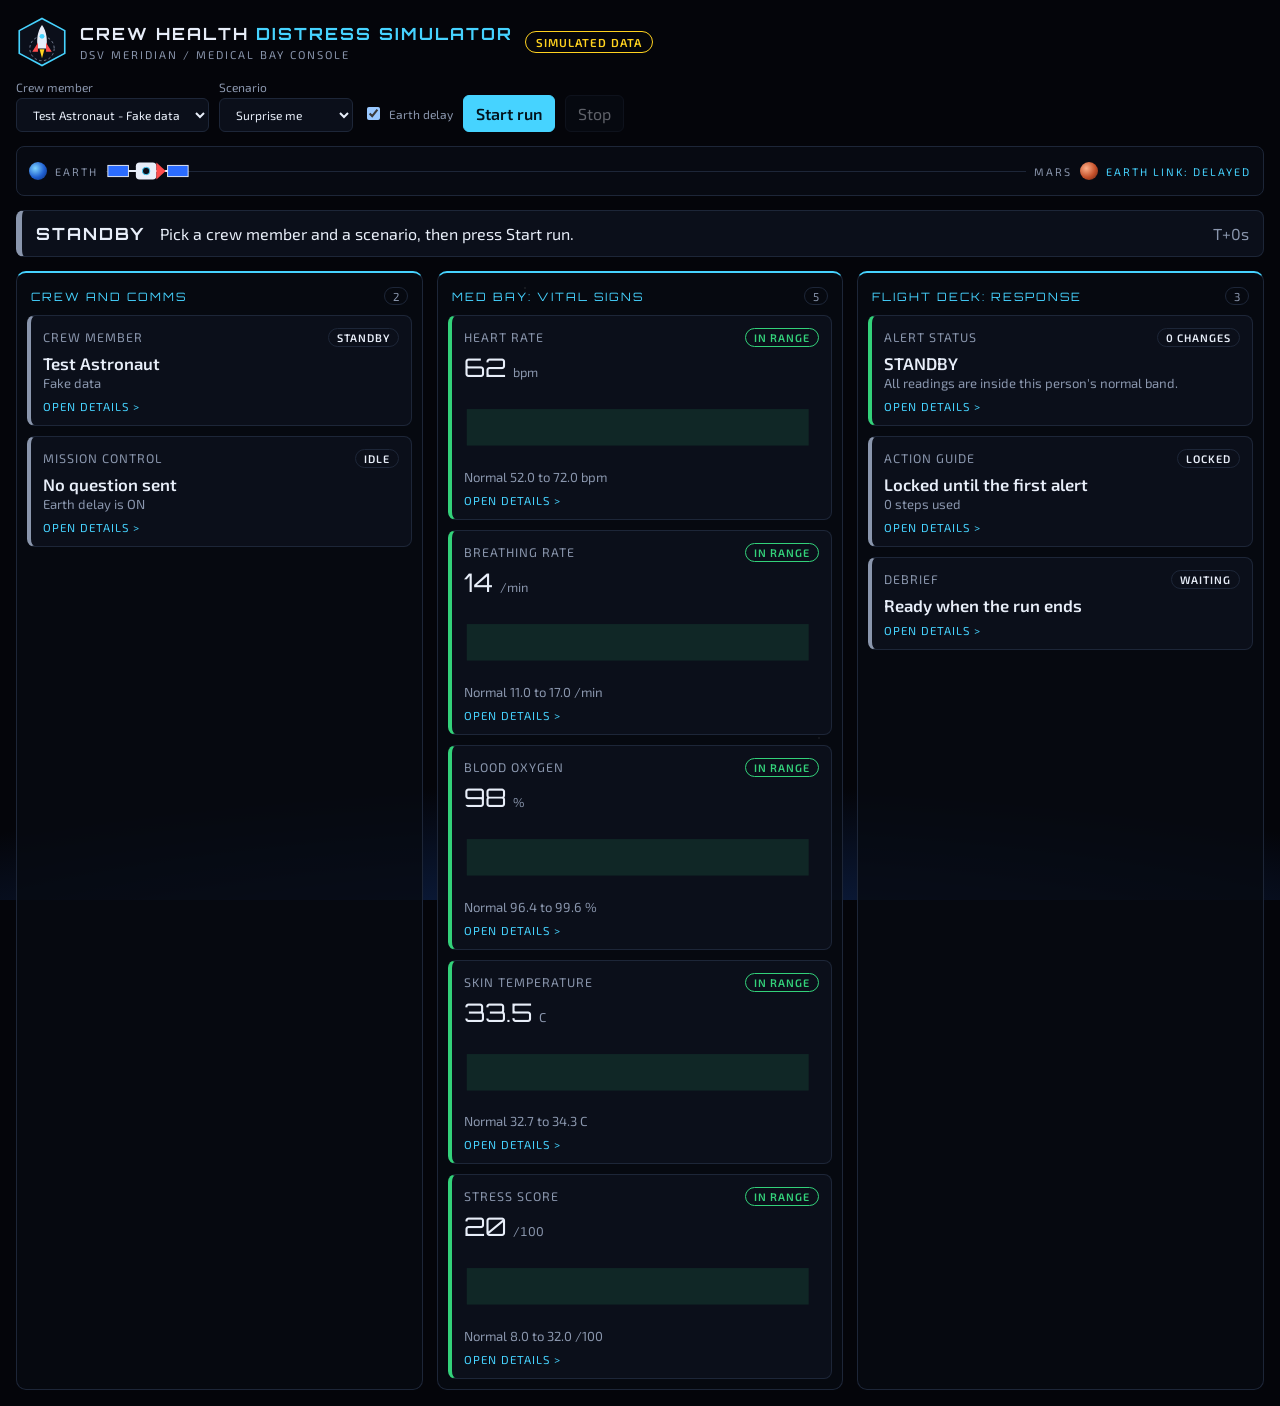
==== index.html @ 83691a5f "Interface: board, detail pages, charts and wiring Adds the front end: index.html frame, style.css th" ====
<!DOCTYPE html>
<html lang="en">
<head>
  <meta charset="utf-8">
  <meta name="viewport" content="width=device-width, initial-scale=1">
  <title>Crew Health Distress Simulator</title>
  <link rel="preconnect" href="https://fonts.googleapis.com">
  <link href="https://fonts.googleapis.com/css2?family=Orbitron:wght@600;800&display=swap" rel="stylesheet">
  <link href="https://fonts.googleapis.com/css2?family=Exo+2:wght@400;600&display=swap" rel="stylesheet">
  <link rel="stylesheet" href="style.css">
</head>
<body>
  <header class="top">
    <div class="brand">
      <!-- Our own mission patch: a rocket inside a hexagon. -->
      <svg class="emblem" viewBox="0 0 64 64" aria-hidden="true">
        <polygon points="32,3 60,18 60,46 32,61 4,46 4,18" fill="#0b0f1a" stroke="#46d3ff" stroke-width="2"/>
        <circle cx="32" cy="40" r="15" fill="none" stroke="#8a96ad" stroke-dasharray="3 3"/>
        <path d="M32 11 C38 19 39 30 37 40 H27 C25 30 26 19 32 11 Z" fill="#e8eef9"/>
        <path d="M27 33 L20 44 H27 Z M37 33 L44 44 H37 Z" fill="#ff4d4d"/>
        <circle cx="32" cy="25" r="3" fill="#46d3ff"/>
        <path d="M29 41 L32 52 L35 41 Z" fill="#ffd21f"/>
      </svg>
      <div>
        <h1>CREW HEALTH <span>DISTRESS SIMULATOR</span></h1>
        <div class="ship-name">DSV MERIDIAN / MEDICAL BAY CONSOLE</div>
      </div>
      <span class="sim-label">SIMULATED DATA</span>
    </div>
    <div class="controls">
      <label for="crewSelect">Crew member <select id="crewSelect"></select></label>
      <label for="scenarioSelect">Scenario <select id="scenarioSelect"></select></label>
      <label for="delayToggle" class="check">
        <input type="checkbox" id="delayToggle" checked> Earth delay
      </label>
      <button id="startBtn" class="primary">Start run</button>
      <button id="stopBtn" disabled>Stop</button>
    </div>
  </header>

  <!-- The flight path: our ship travelling from Earth to Mars. -->
  <div class="transit">
    <span class="planet earth"></span><span class="place">EARTH</span>
    <div class="lane">
      <svg class="ship" viewBox="0 0 90 30" aria-hidden="true">
        <rect x="2" y="9" width="22" height="12" fill="#2b6cff" stroke="#e8eef9"/>
        <rect x="66" y="9" width="22" height="12" fill="#2b6cff" stroke="#e8eef9"/>
        <line x1="24" y1="15" x2="66" y2="15" stroke="#e8eef9" stroke-width="2"/>
        <rect x="32" y="6" width="22" height="18" rx="4" fill="#e8eef9"/>
        <path d="M54 6 L64 15 L54 24 Z" fill="#ff4d4d"/>
        <circle cx="43" cy="15" r="4" fill="#0b0f1a" stroke="#46d3ff"/>
      </svg>
    </div>
    <span class="place">MARS</span><span class="planet mars"></span>
    <span id="linkLabel" class="link">EARTH LINK: DELAYED</span>
  </div>

  <!-- The alert banner stays on screen on every page. Clicking it opens the alert page. -->
  <a id="alertBanner" class="banner level-idle" href="#alert">
    <strong id="alertLevel">STANDBY</strong>
    <span id="alertDetail">Pick a crew member and a scenario, then press Start run.</span>
    <span id="clock" class="clock">T+0s</span>
  </a>

  <!-- ui.js draws the board and every detail page inside this one element. -->
  <main id="view"></main>

  <!-- Scripts load top to bottom. The order matters. -->
  <script src="fake-parts.js"></script>
  <script src="ui.js"></script>
</body>
</html>
---- style.css ----
/* style.css  (Kenya) */
:root {
  /* layout: mission bar and flight path on top, then a kanban board of cards;
     each card opens its own page */
  --bg: #04050a;        /* deep space black */
  --panel: #0b0f1a;     /* card and column surface */
  --line: #1d2638;      /* borders */
  --text: #e8eef9;      /* hull white */
  --muted: #8a96ad;
  --accent: #46d3ff;    /* hologram blue: links, chart lines, buttons */
  --ok: #33d17a;
  --watch: #ffd21f;
  --caution: #ff8a1f;
  --emergency: #ff4d4d;
  --display: 'Orbitron', 'Trebuchet MS', sans-serif;
  --body: 'Exo 2', system-ui, Arial, sans-serif;
  color-scheme: dark;
}
* { box-sizing: border-box; }
html { background: var(--bg); }
body {
  margin: 0; padding: 16px; min-height: 100%;
  font-family: var(--body); color: var(--text);
  background-color: var(--bg);
  /* stars, plus the glow of a planet below the page */
  background-image:
    radial-gradient(1px 1px at 12% 18%, #ffffff88 50%, transparent 51%),
    radial-gradient(1px 1px at 78% 9%, #ffffff66 50%, transparent 51%),
    radial-gradient(2px 2px at 41% 32%, #ffffff55 50%, transparent 51%),
    radial-gradient(1px 1px at 90% 54%, #ffffff66 50%, transparent 51%),
    radial-gradient(1px 1px at 23% 68%, #ffffff44 50%, transparent 51%),
    radial-gradient(2px 2px at 64% 82%, #ffffff44 50%, transparent 51%),
    radial-gradient(120% 40% at 50% 115%, #12306b 0%, transparent 70%);
  background-attachment: fixed;
}
a { color: inherit; text-decoration: none; }
h1, h2, h3, .col-title, .banner strong, .hero { font-family: var(--display); }
h1 { font-size: 1.05rem; margin: 0; letter-spacing: 2px; }
h1 span { color: var(--accent); }
h2 { font-size: 1.1rem; margin: 0 0 4px; letter-spacing: 1px; text-wrap: balance; }
h3 { font-size: 0.8rem; margin: 18px 0 8px; letter-spacing: 2px; color: var(--muted); }
p { max-width: 65ch; line-height: 1.5; }
:focus-visible { outline: 2px solid var(--accent); outline-offset: 2px; }

/* Mission bar */
.top {
  display: flex; flex-wrap: wrap; gap: 12px;
  justify-content: space-between; align-items: end;
}
.brand { display: flex; flex-wrap: wrap; gap: 12px; align-items: center; }
.emblem { width: 52px; height: 52px; flex: none; }
.ship-name { font-size: 0.7rem; letter-spacing: 2px; color: var(--muted); margin-top: 4px; }
.sim-label {
  border: 1px solid var(--watch); color: var(--watch); padding: 3px 10px;
  border-radius: 999px; font-size: 0.72rem; font-weight: 600; letter-spacing: 1px;
}
.controls { display: flex; flex-wrap: wrap; gap: 10px; align-items: end; }
.controls label {
  display: flex; flex-direction: column; gap: 4px;
  font-size: 0.75rem; color: var(--muted);
}
.controls label.check {
  flex-direction: row; align-items: center; gap: 6px; padding-bottom: 9px;
}
select, button {
  font: inherit; color: var(--text); padding: 8px 12px; border-radius: 6px;
  border: 1px solid var(--line); background: var(--panel);
}
button { cursor: pointer; }
button:hover:not(:disabled) { border-color: var(--accent); }
button:disabled { opacity: 0.4; cursor: default; }
button.primary {
  background: var(--accent); border-color: var(--accent); color: #03131c; font-weight: 600;
}

/* Flight path: Earth, the ship, Mars */
.transit {
  display: flex; flex-wrap: wrap; align-items: center; gap: 8px;
  margin-top: 14px; padding: 8px 12px;
  border: 1px solid var(--line); border-radius: 8px; background: #070a12;
  font-size: 0.68rem; letter-spacing: 2px; color: var(--muted);
}
.planet { width: 18px; height: 18px; border-radius: 50%; flex: none; }
.planet.earth { background: radial-gradient(circle at 35% 35%, #7fd4ff, #1f5fd1 55%, #0b2a6b); }
.planet.mars { background: radial-gradient(circle at 35% 35%, #ffb089, #c4502a 55%, #5e1f0f); }
.lane {
  flex: 1; min-width: 140px; height: 32px; position: relative;
  background: linear-gradient(var(--line), var(--line)) center / 100% 1px no-repeat;
}
.ship { position: absolute; top: 2px; left: 0; width: 84px; animation: cruise 40s linear infinite; }
@keyframes cruise { from { left: 0; } to { left: calc(100% - 84px); } }
.link { color: var(--accent); }
@media (prefers-reduced-motion: reduce) { .ship { animation: none; left: 45%; } }

/* Alert banner: the level is always written in words as well as colour */
.banner {
  display: flex; flex-wrap: wrap; gap: 6px 14px; align-items: center;
  margin-top: 14px; padding: 12px 14px; border-radius: 8px;
  border: 1px solid var(--line); border-left-width: 6px; background: var(--panel);
}
.banner strong { font-size: 1.05rem; letter-spacing: 2px; }
.banner .clock { margin-left: auto; color: var(--muted); font-variant-numeric: tabular-nums; }
.level-idle      { border-left-color: var(--muted); }
.level-normal    { border-left-color: var(--ok); }
.level-normal strong { color: var(--ok); }
.level-watch     { border-color: var(--watch); }
.level-watch strong { color: var(--watch); }
.level-caution   { border-color: var(--caution); }
.level-caution strong { color: var(--caution); }
.level-emergency { border-color: var(--emergency); background: #2a0b0d; }
.level-emergency strong { color: var(--emergency); }

/* The board: kanban columns of cards */
.board {
  display: grid; gap: 14px; margin-top: 14px;
  grid-template-columns: repeat(auto-fit, minmax(270px, 1fr));
}
.column {
  background: #070a12cc; border: 1px solid var(--line);
  border-top: 2px solid var(--accent); border-radius: 10px; padding: 10px;
}
.col-head {
  display: flex; justify-content: space-between; align-items: center; padding: 4px 4px 10px;
}
.col-title { font-size: 0.72rem; letter-spacing: 2px; color: var(--accent); }
.col-count {
  font-size: 0.72rem; color: var(--muted);
  border: 1px solid var(--line); border-radius: 999px; padding: 1px 8px;
}
.cards { display: flex; flex-direction: column; gap: 10px; }
.card {
  display: block; background: var(--panel); border: 1px solid var(--line);
  border-left: 4px solid var(--muted); border-radius: 8px; padding: 12px;
  transition: border-color 0.15s, transform 0.15s;
}
.card:hover { border-color: var(--accent); transform: translateY(-1px); }
.card.is-normal    { border-left-color: var(--ok); }
.card.is-watch     { border-left-color: var(--watch); }
.card.is-caution   { border-left-color: var(--caution); }
.card.is-emergency { border-left-color: var(--emergency); }
.card-top { display: flex; justify-content: space-between; gap: 8px; align-items: center; }
.card-title {
  font-size: 0.78rem; letter-spacing: 1px; color: var(--muted); text-transform: uppercase;
}
.card-main { font-size: 1.05rem; font-weight: 600; margin-top: 6px; }
.card-sub { font-size: 0.82rem; color: var(--muted); margin-top: 2px; }
.card-open { font-size: 0.72rem; color: var(--accent); margin-top: 8px; letter-spacing: 1px; }
.big {
  font-family: var(--display); font-size: 1.6rem; margin-top: 4px;
  font-variant-numeric: tabular-nums;
}
.big small { font-family: var(--body); font-size: 0.8rem; color: var(--muted); }
.chip {
  font-size: 0.68rem; font-weight: 600; letter-spacing: 1px; white-space: nowrap;
  padding: 2px 8px; border-radius: 999px; border: 1px solid var(--line);
}
.chip.is-normal    { color: var(--ok); border-color: var(--ok); }
.chip.is-watch     { color: var(--watch); border-color: var(--watch); }
.chip.is-caution   { color: var(--caution); border-color: var(--caution); }
.chip.is-emergency { color: #fff; background: var(--emergency); border-color: var(--emergency); }
.spark { margin-top: 6px; }
/* Charts never catch clicks, so a click always lands on the card itself. */
.spark svg, #pg-chart svg { display: block; width: 100%; height: auto; pointer-events: none; }
@media (prefers-reduced-motion: reduce) { .card { transition: none; } }

/* Detail pages */
.page {
  margin-top: 14px; background: var(--panel); border: 1px solid var(--line);
  border-top: 2px solid var(--accent); border-radius: 10px; padding: 16px;
}
.back {
  display: inline-block; color: var(--accent);
  font-size: 0.8rem; letter-spacing: 1px; margin-bottom: 12px;
}
.page-head {
  display: flex; flex-wrap: wrap; gap: 10px;
  justify-content: space-between; align-items: center;
}
.hero { font-size: 2.4rem; margin: 6px 0; font-variant-numeric: tabular-nums; }
.hero small { font-family: var(--body); font-size: 1rem; color: var(--muted); }
.hero.is-normal { color: var(--ok); }
.hero.is-watch { color: var(--watch); }
.hero.is-caution { color: var(--caution); }
.hero.is-emergency { color: var(--emergency); }
.facts {
  display: grid; gap: 10px; margin-top: 12px;
  grid-template-columns: repeat(auto-fit, minmax(150px, 1fr));
}
.fact { border: 1px solid var(--line); border-radius: 8px; padding: 10px; }
.fact span {
  display: block; font-size: 0.72rem; color: var(--muted);
  letter-spacing: 1px; text-transform: uppercase;
}
.fact b { font-size: 1.05rem; font-variant-numeric: tabular-nums; }
.table-wrap { overflow-x: auto; }
table {
  width: 100%; border-collapse: collapse; font-size: 0.9rem;
  font-variant-numeric: tabular-nums;
}
th, td { text-align: left; padding: 7px 8px; border-bottom: 1px solid var(--line); }
th {
  color: var(--muted); font-weight: 600; font-size: 0.75rem;
  letter-spacing: 1px; text-transform: uppercase;
}
td.off { color: var(--watch); font-weight: 600; }
tr.me td { color: var(--accent); }
.log { list-style: none; padding: 0; margin: 0; display: flex; flex-direction: column; gap: 6px; }
.log li { border-left: 3px solid var(--line); padding: 2px 10px; }
.steps { display: grid; gap: 8px; grid-template-columns: repeat(auto-fit, minmax(230px, 1fr)); }
.steps button { text-align: left; padding: 12px; }
.steps button.done { text-decoration: line-through; border-style: dashed; }
.locked {
  border: 1px dashed var(--line); border-radius: 8px; padding: 14px; color: var(--muted);
}
.outcome { font-family: var(--display); font-size: 1.2rem; }
.outcome.good { color: var(--ok); }
.outcome.bad { color: var(--emergency); }
.tag {
  padding: 2px 8px; border-radius: 999px; font-size: 0.7rem; font-weight: 600;
  border: 1px solid var(--line);
}
.tag.right { color: var(--ok); border-color: var(--ok); }
.tag.wrong { color: var(--emergency); border-color: var(--emergency); }
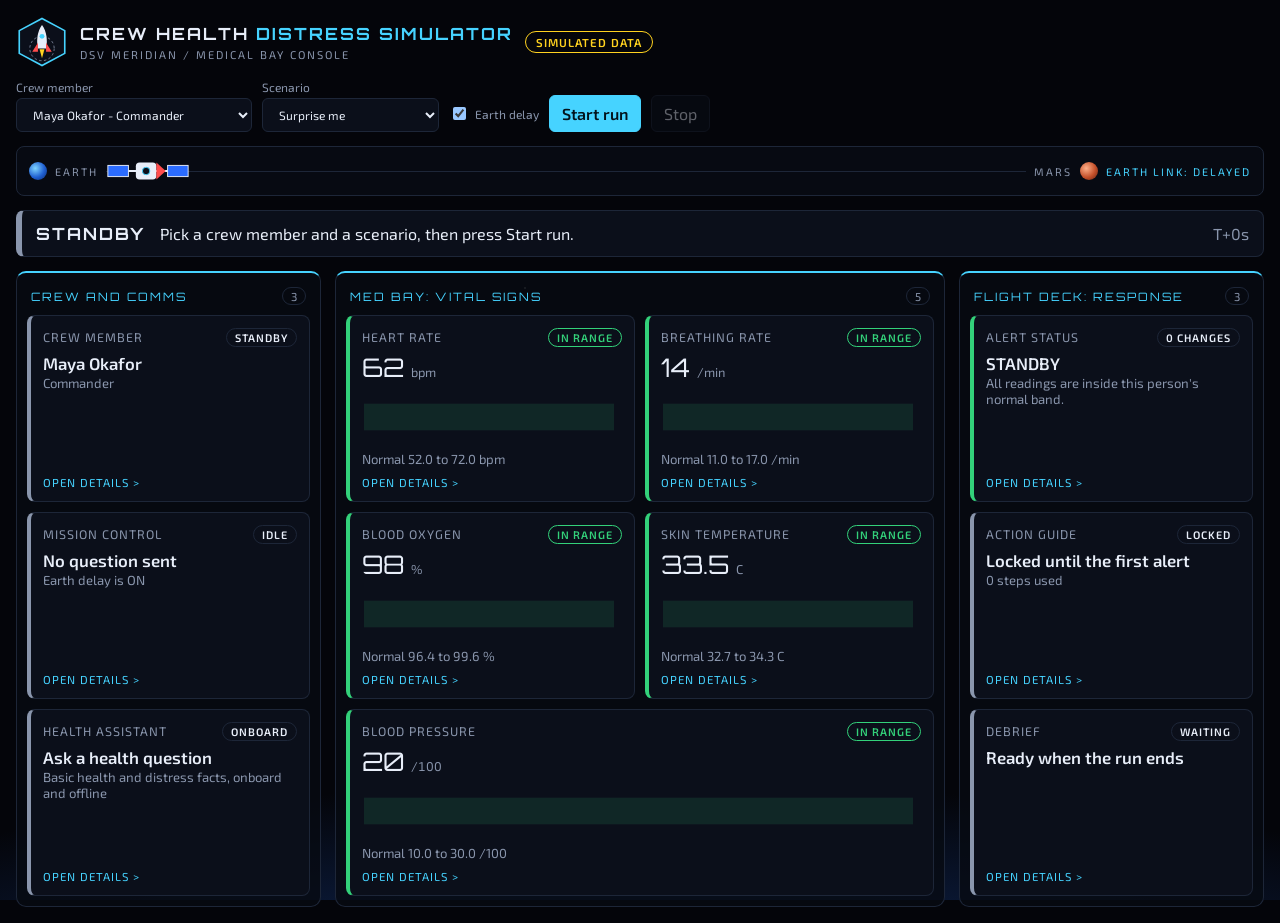
==== commit a82e7387: "Interface: health assistant, even columns, real scripts" ====
--- a/index.html
+++ b/index.html
@@ -66,7 +66,10 @@
   <main id="view"></main>
 
   <!-- Scripts load top to bottom. The order matters. -->
-  <script src="fake-parts.js"></script>
+  <script src="data.js"></script>
+  <script src="engine.js"></script>
+  <script src="detector.js"></script>
+  <script src="assistant.js"></script>
   <script src="ui.js"></script>
 </body>
 </html>
--- a/style.css
+++ b/style.css
@@ -128,6 +128,18 @@
   border: 1px solid var(--line); border-radius: 999px; padding: 1px 8px;
 }
 .cards { display: flex; flex-direction: column; gap: 10px; }
+
+/* Wide screens: the vital signs column is twice as wide and holds its cards
+   two across, so all three columns end at the same height. */
+@media (min-width: 1000px) {
+  .board { grid-template-columns: 1fr 2fr 1fr; }
+  .column { display: flex; flex-direction: column; }
+  .column .cards { flex: 1; }
+  .column .card { flex: 1; display: flex; flex-direction: column; }
+  .column .card-open { margin-top: auto; padding-top: 8px; }
+  .column:nth-child(2) .cards { display: grid; grid-template-columns: 1fr 1fr; }
+  .column:nth-child(2) .card:last-child { grid-column: 1 / -1; }
+}
 .card {
   display: block; background: var(--panel); border: 1px solid var(--line);
   border-left: 4px solid var(--muted); border-radius: 8px; padding: 12px;
@@ -221,3 +233,24 @@
 }
 .tag.right { color: var(--ok); border-color: var(--ok); }
 .tag.wrong { color: var(--emergency); border-color: var(--emergency); }
+
+/* Health assistant */
+.chips { display: flex; flex-wrap: wrap; gap: 8px; margin: 10px 0; }
+.chips button { font-size: 0.82rem; padding: 6px 10px; border-radius: 999px; }
+.chat {
+  display: flex; flex-direction: column; gap: 8px; max-height: 420px; overflow-y: auto;
+  border: 1px solid var(--line); border-radius: 8px; padding: 10px; background: #070a12;
+}
+.msg {
+  display: flex; flex-direction: column; gap: 2px; max-width: 80ch;
+  padding: 8px 10px; border-radius: 8px;
+}
+.msg b { font-size: 0.7rem; letter-spacing: 1px; color: var(--muted); text-transform: uppercase; }
+.msg.you { align-self: flex-end; background: #102a3a; border: 1px solid #1e4b66; }
+.msg.assistant { align-self: flex-start; background: var(--panel); border: 1px solid var(--line); }
+.ask-row { display: flex; gap: 8px; margin-top: 10px; }
+.ask-row input {
+  flex: 1; min-width: 0; font: inherit; color: var(--text); background: var(--panel);
+  border: 1px solid var(--line); border-radius: 6px; padding: 8px 10px;
+}
+.sr { position: absolute; width: 1px; height: 1px; overflow: hidden; clip: rect(0 0 0 0); }
